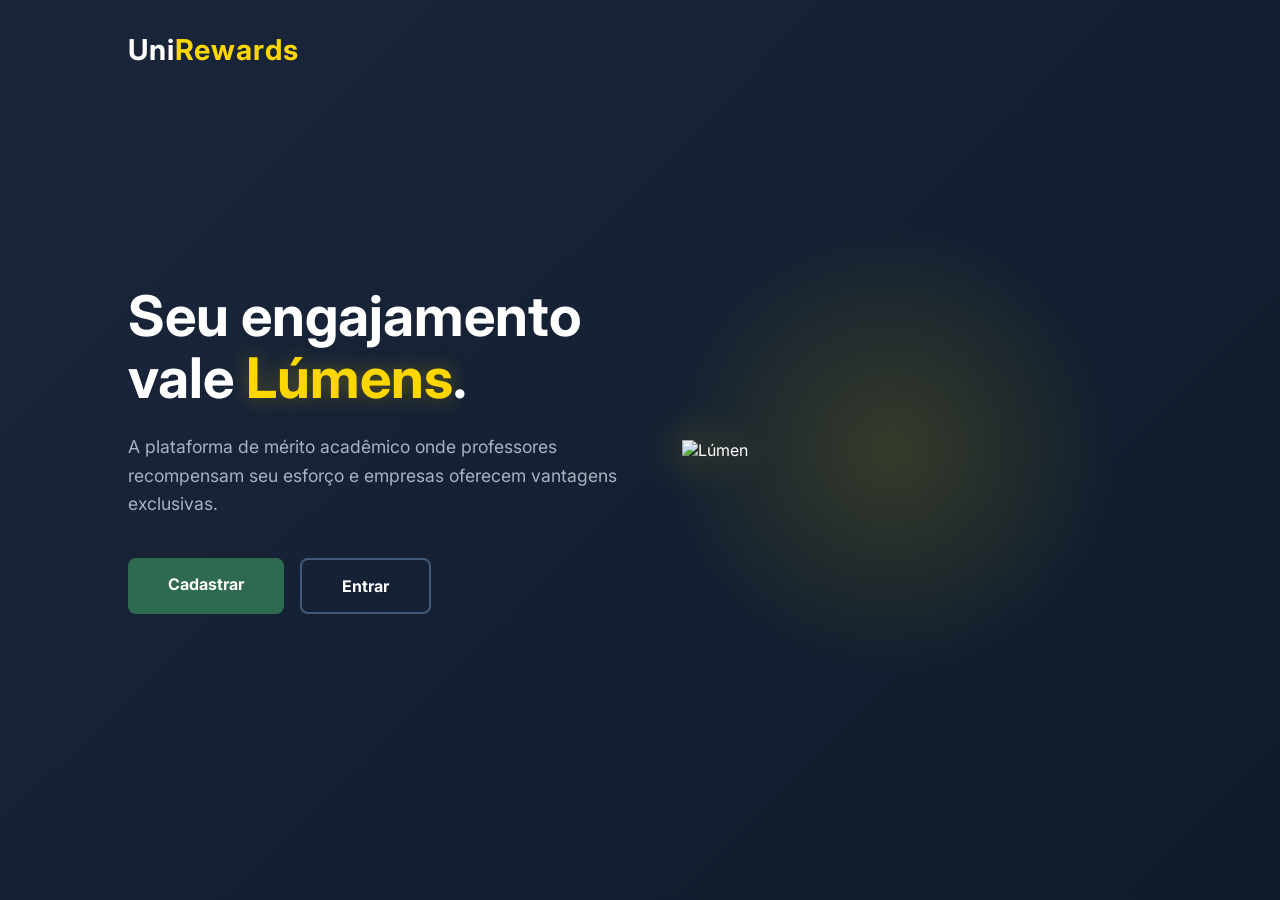
==== frontend/index.html @ afc93a1b "landingPage + inicio cadastro.html" ====
<!DOCTYPE html>
<html lang="pt-br">
<head>
    <meta charset="UTF-8">
    <meta name="viewport" content="width=device-width, initial-scale=1.0">
    <title>UniRewards</title>
    <link rel="icon" href="./assets/Lumen.png" type="image/png">
    <link rel="stylesheet" href="./css/style.css">

    <link href="https://fonts.googleapis.com/css2?family=Inter:wght@400;700&display=swap" rel="stylesheet">
</head>
<body>
    <header class="navbar">
        <div class="logo">Uni<span>Rewards</span></div>
    </header>

    <main class="hero">
        <div class="hero-content">
            <h1 class="title">Seu engajamento vale <span class="highlight">Lúmens</span>.</h1>
            <p class="subtitle">
                A plataforma de mérito acadêmico onde professores recompensam seu esforço e empresas oferecem vantagens exclusivas.
            </p>
            
            <div class="button-group">
                <a href="./static/cadastro.html" class="btn btn-confirmar" >Cadastrar</a>
                <a href="./static/login.html" class="btn btn-entrar">Entrar</a>
            </div>
        </div>

        <div class="hero-visual">
            <div class="lumen-container">
                <img src="./assets/lumen.png" alt="Lúmen" class="lumen-image">
                <div class="lumen-glow"></div>
            </div>
        </div>
    </main>

    <script src="script.js"></script>
</body>
</html>
---- frontend/css/style.css ----
/* Variáveis baseadas na sua paleta */
:root {
    --lumen-gold: #FFD700;
    --navy-dark: #1B263B;
    --navy-light: #415A77;
    --white: #FFFFFF;
    --confirm-green: #2D6A4F;
    --bg-gradient: linear-gradient(135deg, #1B263B 0%, #0D1B2A 100%);
}

* {
    margin: 0;
    padding: 0;
    box-sizing: border-box;
    font-family: 'Inter', sans-serif;
}

body {
    background: var(--bg-gradient);
    color: var(--white);
    overflow: hidden; /* Mantém a animação focada */
}

/* Header */
.navbar {
    display: flex;
    justify-content: space-between;
    align-items: center;
    padding: 2rem 10%;
    position: absolute;
    width: 100%;
}

.logo {
    font-size: 1.8rem;
    font-weight: bold;
    letter-spacing: 1px;
}

.logo span {
    color: var(--lumen-gold);
}

.nav-link {
    color: var(--white);
    text-decoration: none;
    margin-left: 2rem;
    font-size: 0.9rem;
    opacity: 0.8;
    transition: 0.3s;
}

.nav-link:hover { opacity: 1; color: var(--lumen-gold); }

/* Hero Section */
.hero {
    display: flex;
    align-items: center;
    justify-content: space-between;
    height: 100vh;
    padding: 0 10%;
}

.hero-content {
    max-width: 500px;
}

.title {
    font-size: 3.5rem;
    line-height: 1.1;
    margin-bottom: 1.5rem;
}

.highlight {
    color: var(--lumen-gold);
    text-shadow: 0 0 20px rgba(255, 215, 0, 0.3);
}

.subtitle {
    font-size: 1.1rem;
    color: #A9B2C3; /* Tom suave de cinza/azul */
    margin-bottom: 2.5rem;
    line-height: 1.6;
}

/* Botões */
.button-group {
    display: flex;
    gap: 1rem;
}

.btn {
    padding: 1rem 2.5rem;
    border-radius: 8px;
    font-weight: bold;
    cursor: pointer;
    transition: all 0.3s ease;
    border: none;
    font-size: 1rem;
    text-decoration: none;
}

.btn-confirmar {
    background-color: var(--confirm-green);
    color: white;
}

.btn-confirmar:hover {
    transform: translateY(-3px);
    box-shadow: 0 10px 20px rgba(45, 106, 79, 0.3);
}

.btn-entrar {
    background-color: transparent;
    color: var(--white);
    border: 2px solid var(--navy-light);
}

.btn-entrar:hover {
    border-color: var(--lumen-gold);
    color: var(--lumen-gold);
}

/* Animação do Lúmen */
.hero-visual {
    position: relative;
    display: flex;
    justify-content: center;
    align-items: center;
}

.lumen-image {
    width: 420px;
    height: auto;
    position: relative;
    z-index: 2;
    animation: lumen-orbital-pulse 3.5s linear infinite;
    filter: drop-shadow(0 0 20px rgba(255, 215, 0, 0.6));
}

.lumen-container {
    position: relative;
    display: flex;
    justify-content: center;
    align-items: center;
    padding-right: 50px;
}

.lumen-glow {
    position: absolute;
    width: 450px;
    height: 450px;
    background: radial-gradient(circle, rgba(255, 215, 0, 0.15) 0%, transparent 70%);
    border-radius: 40%;
    animation: glow-simple-pulse 5.25s ease-in-out infinite alternate;
    z-index: 1;
}

@keyframes lumen-orbital-pulse {
    0% {
        transform: rotate(0deg) translateX(18px) rotate(0deg) scale(1);
        filter: drop-shadow(0 0 20px rgba(255, 215, 0, 0.4));
    }
    25% {
        transform: rotate(90deg) translateX(18px) rotate(-90deg) scale(1.05);
    }
    50% {
        transform: rotate(180deg) translateX(18px) rotate(-180deg) scale(1.1);
        filter: drop-shadow(0 0 50px rgba(255, 215, 0, 0.8));
    }
    75% {
        transform: rotate(270deg) translateX(18px) rotate(-270deg) scale(1.05);
    }
    100% {
        transform: rotate(360deg) translateX(18px) rotate(-360deg) scale(1);
        filter: drop-shadow(0 0 20px rgba(255, 215, 0, 0.4));
    }
}

@keyframes glow-simple-pulse {
    from { transform: scale(1); opacity: 0.3; }
    to { transform: scale(1.6); opacity: 0.6; }
}
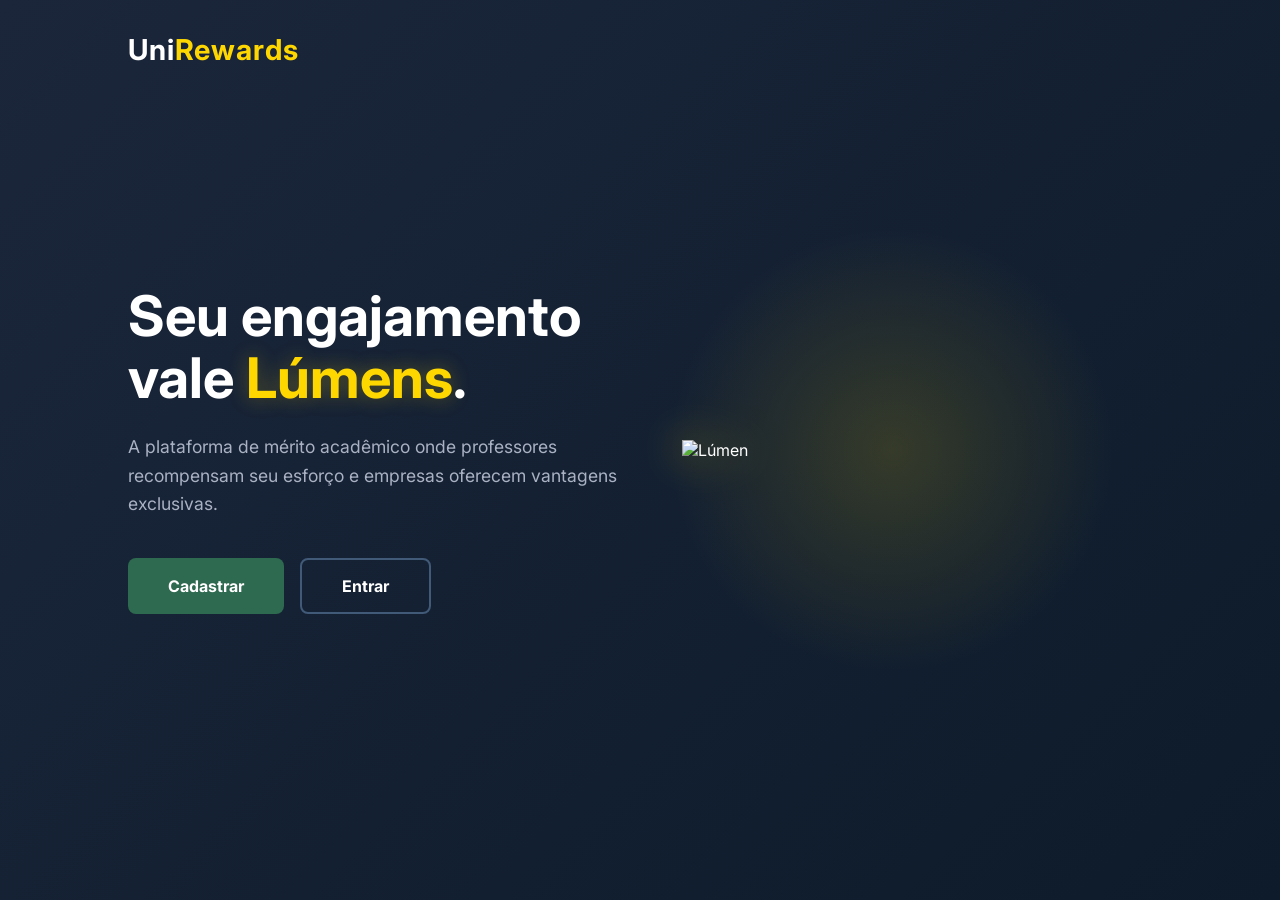
==== commit 44dc1995: "cadastro-login-alunoPerfil front" ====
--- a/frontend/index.html
+++ b/frontend/index.html
@@ -6,6 +6,7 @@
     <title>UniRewards</title>
     <link rel="icon" href="./assets/Lumen.png" type="image/png">
     <link rel="stylesheet" href="./css/style.css">
+    <link rel="stylesheet" href="./css/pulse.css">
 
     <link href="https://fonts.googleapis.com/css2?family=Inter:wght@400;700&display=swap" rel="stylesheet">
 </head>
--- a/frontend/css/style.css
+++ b/frontend/css/style.css
@@ -89,7 +89,7 @@
     gap: 1rem;
 }
 
-.btn {
+.btn{
     padding: 1rem 2.5rem;
     border-radius: 8px;
     font-weight: bold;
@@ -98,6 +98,10 @@
     border: none;
     font-size: 1rem;
     text-decoration: none;
+
+    display: inline-flex;
+    align-items: center;
+    justify-content: center;
 }
 
 .btn-confirmar {
@@ -134,7 +138,6 @@
     height: auto;
     position: relative;
     z-index: 2;
-    animation: lumen-orbital-pulse 3.5s linear infinite;
     filter: drop-shadow(0 0 20px rgba(255, 215, 0, 0.6));
 }
 
@@ -145,39 +148,3 @@
     align-items: center;
     padding-right: 50px;
 }
-
-.lumen-glow {
-    position: absolute;
-    width: 450px;
-    height: 450px;
-    background: radial-gradient(circle, rgba(255, 215, 0, 0.15) 0%, transparent 70%);
-    border-radius: 40%;
-    animation: glow-simple-pulse 5.25s ease-in-out infinite alternate;
-    z-index: 1;
-}
-
-@keyframes lumen-orbital-pulse {
-    0% {
-        transform: rotate(0deg) translateX(18px) rotate(0deg) scale(1);
-        filter: drop-shadow(0 0 20px rgba(255, 215, 0, 0.4));
-    }
-    25% {
-        transform: rotate(90deg) translateX(18px) rotate(-90deg) scale(1.05);
-    }
-    50% {
-        transform: rotate(180deg) translateX(18px) rotate(-180deg) scale(1.1);
-        filter: drop-shadow(0 0 50px rgba(255, 215, 0, 0.8));
-    }
-    75% {
-        transform: rotate(270deg) translateX(18px) rotate(-270deg) scale(1.05);
-    }
-    100% {
-        transform: rotate(360deg) translateX(18px) rotate(-360deg) scale(1);
-        filter: drop-shadow(0 0 20px rgba(255, 215, 0, 0.4));
-    }
-}
-
-@keyframes glow-simple-pulse {
-    from { transform: scale(1); opacity: 0.3; }
-    to { transform: scale(1.6); opacity: 0.6; }
-}
--- a/frontend/css/pulse.css
+++ b/frontend/css/pulse.css
@@ -0,0 +1,48 @@
+/* Animação de Órbita e Pulso da Moeda */
+@keyframes lumen-orbital-pulse {
+    0% {
+        transform: rotate(0deg) translateX(18px) rotate(0deg) scale(1);
+        filter: drop-shadow(0 0 20px rgba(255, 215, 0, 0.4));
+    }
+    25% {
+        transform: rotate(90deg) translateX(18px) rotate(-90deg) scale(1.05);
+    }
+    50% {
+        transform: rotate(180deg) translateX(18px) rotate(-180deg) scale(1.1);
+        filter: drop-shadow(0 0 50px rgba(255, 215, 0, 0.8));
+    }
+    75% {
+        transform: rotate(270deg) translateX(18px) rotate(-270deg) scale(1.05);
+    }
+    100% {
+        transform: rotate(360deg) translateX(18px) rotate(-360deg) scale(1);
+        filter: drop-shadow(0 0 20px rgba(255, 215, 0, 0.4));
+    }
+}
+
+/* Animação do Brilho de Fundo (Glow) */
+@keyframes glow-simple-pulse {
+    from { 
+        transform: scale(1); 
+        opacity: 0.3; 
+    }
+    to { 
+        transform: scale(1.6); 
+        opacity: 0.6; 
+    }
+}
+
+/* Aplicação das classes */
+.lumen-image {
+    animation: lumen-orbital-pulse 3.5s linear infinite;
+}
+
+.lumen-glow {
+    position: absolute;
+    width: 450px;
+    height: 450px;
+    background: radial-gradient(circle, rgba(255, 215, 0, 0.15) 0%, transparent 70%);
+    border-radius: 40%;
+    z-index: 1;
+    animation: glow-simple-pulse 5.25s ease-in-out infinite alternate;
+}
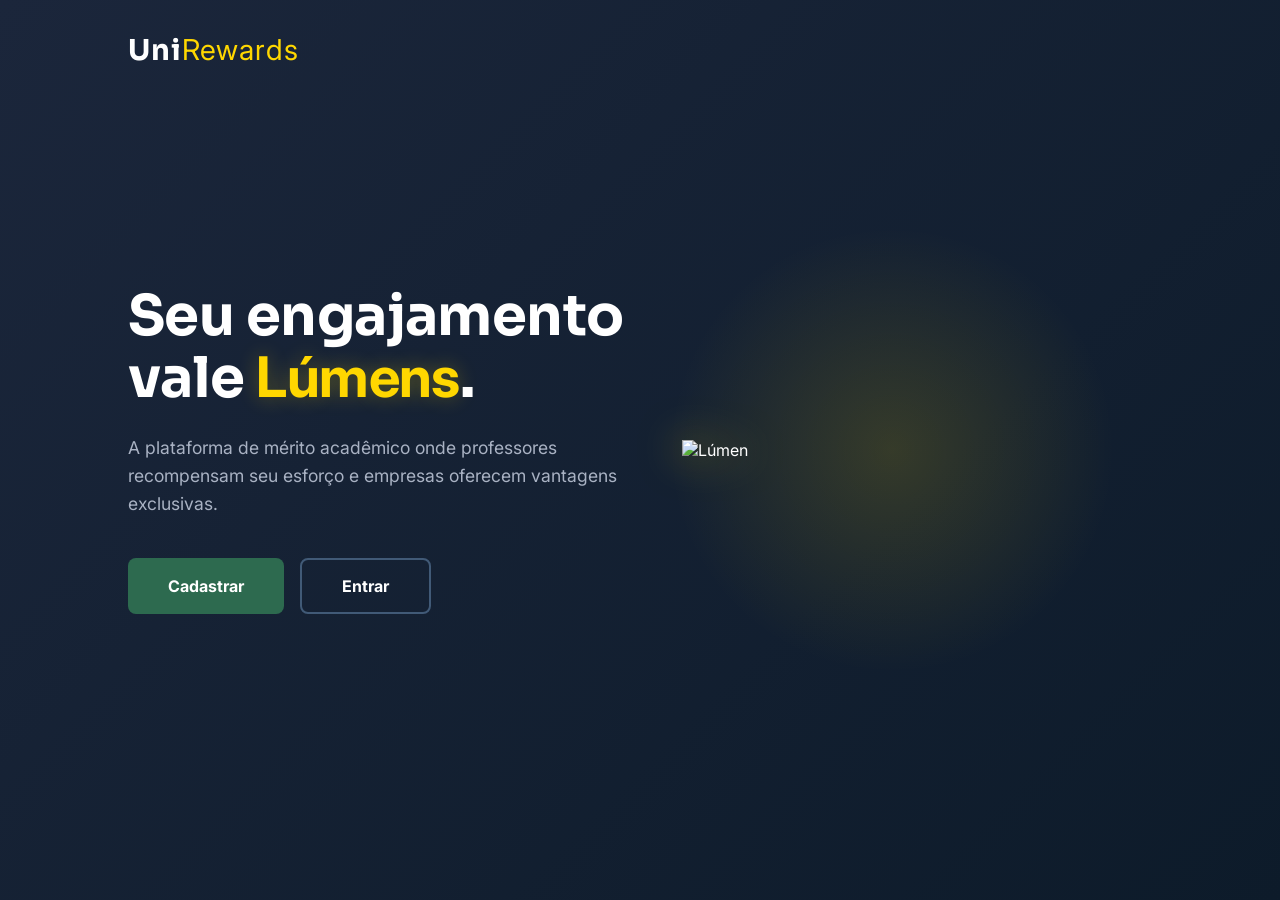
==== commit 8e19a069: "front responsivo" ====
--- a/frontend/index.html
+++ b/frontend/index.html
@@ -36,6 +36,5 @@
         </div>
     </main>
 
-    <script src="script.js"></script>
 </body>
 </html>
--- a/frontend/css/style.css
+++ b/frontend/css/style.css
@@ -1,3 +1,5 @@
+@import url('https://fonts.googleapis.com/css2?family=Inter:wght@400;500;600&family=Sora:wght@400;600;800&display=swap');
+
 /* Variáveis baseadas na sua paleta */
 :root {
     --lumen-gold: #FFD700;
@@ -15,10 +17,17 @@
     font-family: 'Inter', sans-serif;
 }
 
+h1, h2, h3, h4, .module-title, .logo {
+    font-family: 'Sora', sans-serif;
+    font-weight: 700;
+    letter-spacing: -0.01em; 
+}
+
 body {
     background: var(--bg-gradient);
     color: var(--white);
-    overflow: hidden; /* Mantém a animação focada */
+    overflow-y: auto; /* Mantém a animação focada overflow: hidden */
+    min-height: 100vh;
 }
 
 /* Header */
@@ -39,6 +48,16 @@
 
 .logo span {
     color: var(--lumen-gold);
+    font-weight: 400;
+}
+
+.data-label {
+    font-family: 'Sora', sans-serif;
+    font-weight: 600;
+    font-size: 0.7rem;
+    color: var(--navy-light);
+    text-transform: uppercase;
+    letter-spacing: 0.5px;
 }
 
 .nav-link {
@@ -148,3 +167,53 @@
     align-items: center;
     padding-right: 50px;
 }
+
+/* Responsividade */
+@media (max-width: 768px) {
+    /* Ajuste do Herói para empilhar conteúdo e imagem */
+    .hero {
+        flex-direction: column-reverse; /* Imagem fica em cima ou texto embaixo */
+        justify-content: center;
+        text-align: center;
+        padding: 8rem 5% 2rem 5%; /* Aumenta espaço para navbar absoluta */
+        height: auto;
+        min-height: 100vh;
+    }
+
+    .hero-content {
+        max-width: 100%;
+    }
+
+    /* Título Responsivo[cite: 6] */
+    .title {
+        font-size: 2.2rem; /* Reduz o tamanho para não quebrar feio[cite: 6] */
+        line-height: 1.2;
+        margin-bottom: 1rem;
+    }
+
+    .subtitle {
+        font-size: 1rem;
+        margin-bottom: 2rem;
+    }
+
+    /* Botões em coluna para facilitar o clique no mobile[cite: 6] */
+    .button-group {
+        flex-direction: column;
+        width: 100%;
+        gap: 1rem;
+    }
+
+    .btn {
+        width: 100%; /* Botões ocupam a largura total[cite: 6] */
+    }
+
+    /* Redimensionamento da Imagem do Lúmen[cite: 6] */
+    .lumen-image {
+        width: 250px; /* Reduz o tamanho do orbe no mobile[cite: 6] */
+        margin-bottom: 2rem;
+    }
+
+    .lumen-container {
+        padding-right: 0; /* Remove o recuo que descentralizava a imagem[cite: 6] */
+    }
+}
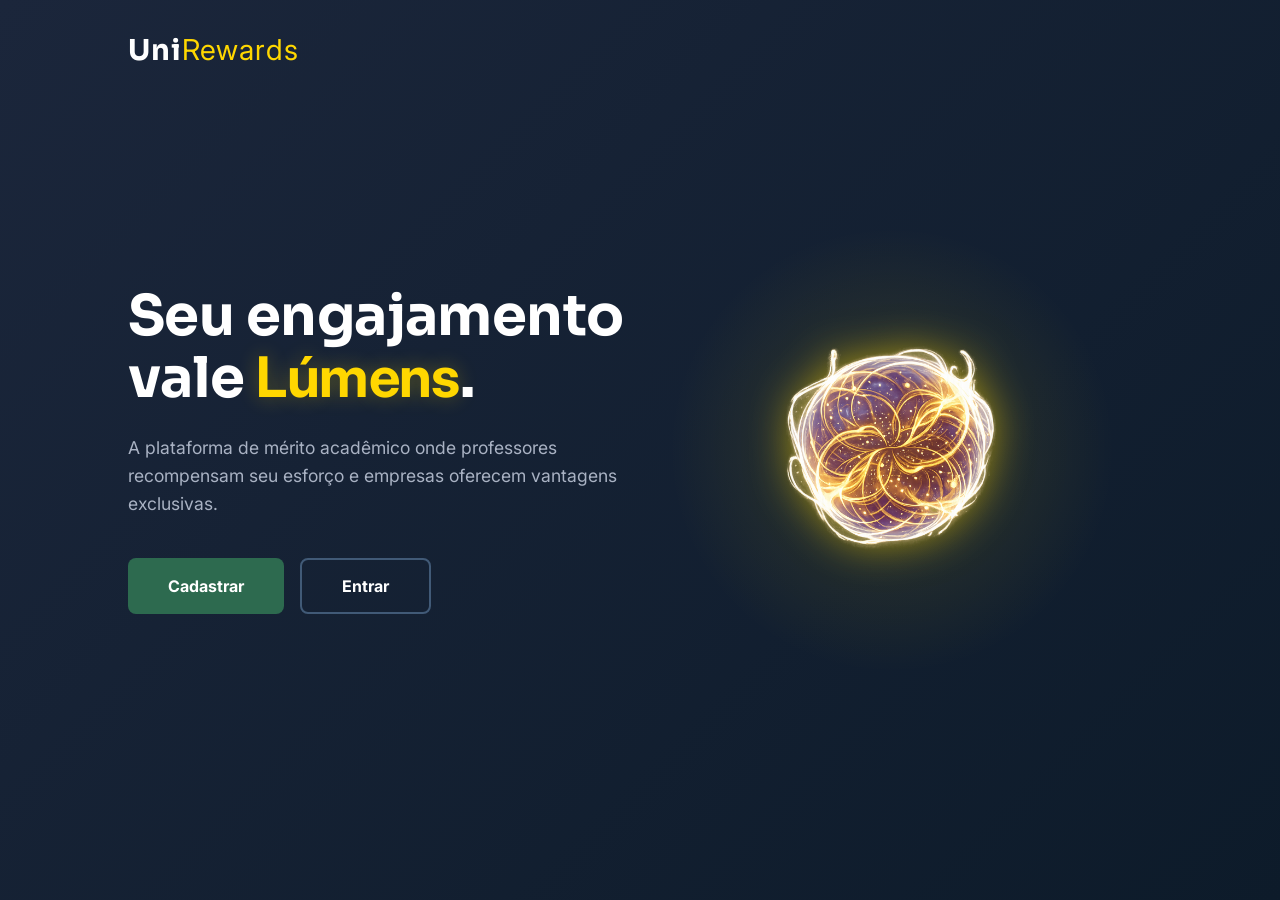
==== commit f1581ed9: "Update index.html" ====
--- a/frontend/index.html
+++ b/frontend/index.html
@@ -30,7 +30,7 @@
 
         <div class="hero-visual">
             <div class="lumen-container">
-                <img src="./assets/lumen.png" alt="Lúmen" class="lumen-image">
+                <img src="./assets/Lumen.png" alt="Lúmen" class="lumen-image">
                 <div class="lumen-glow"></div>
             </div>
         </div>
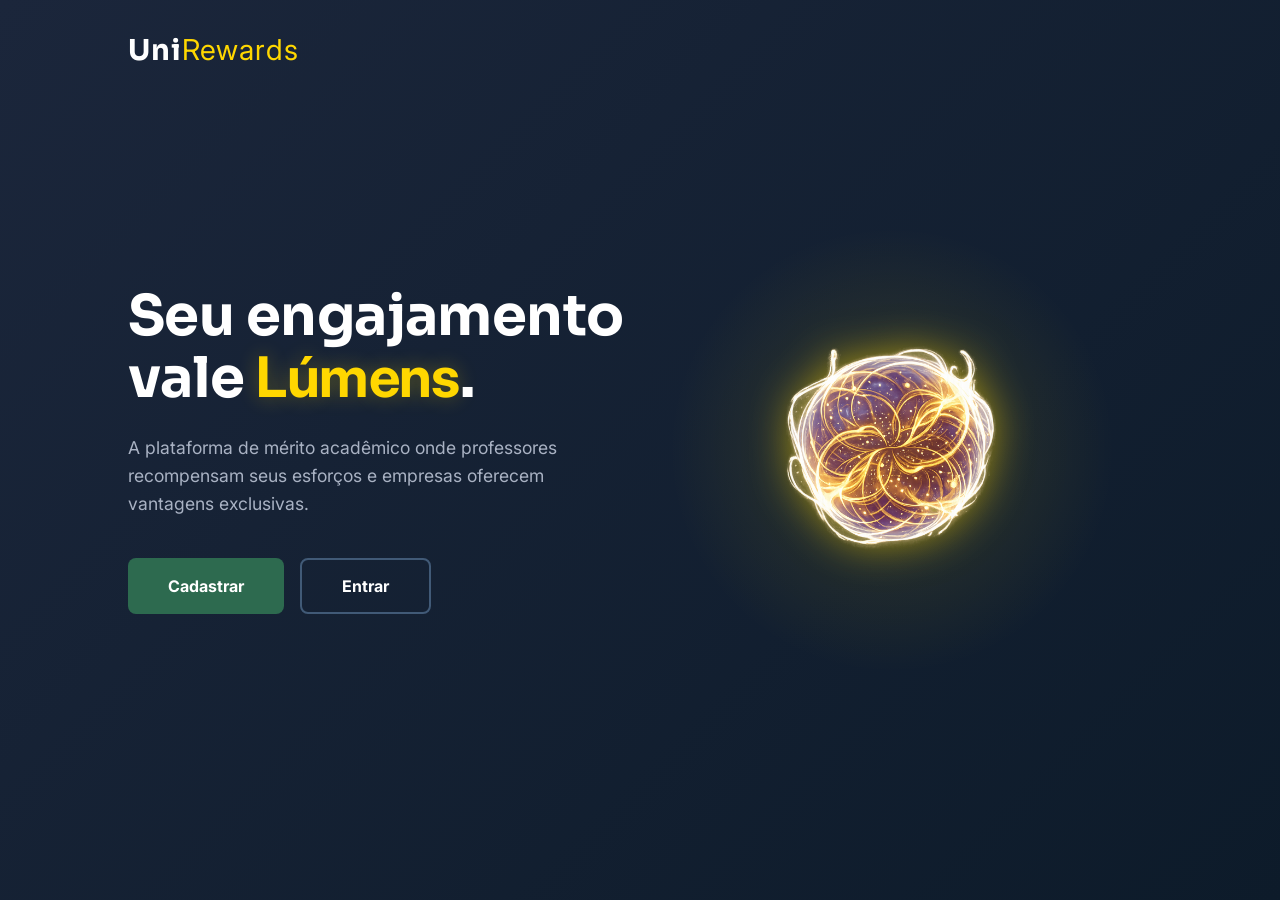
==== commit 445f9d84: "att texto main; Aluno e Empresa Service & Repository" ====
--- a/frontend/index.html
+++ b/frontend/index.html
@@ -19,7 +19,7 @@
         <div class="hero-content">
             <h1 class="title">Seu engajamento vale <span class="highlight">Lúmens</span>.</h1>
             <p class="subtitle">
-                A plataforma de mérito acadêmico onde professores recompensam seu esforço e empresas oferecem vantagens exclusivas.
+                A plataforma de mérito acadêmico onde professores recompensam seus esforços e empresas oferecem vantagens exclusivas.
             </p>
             
             <div class="button-group">
